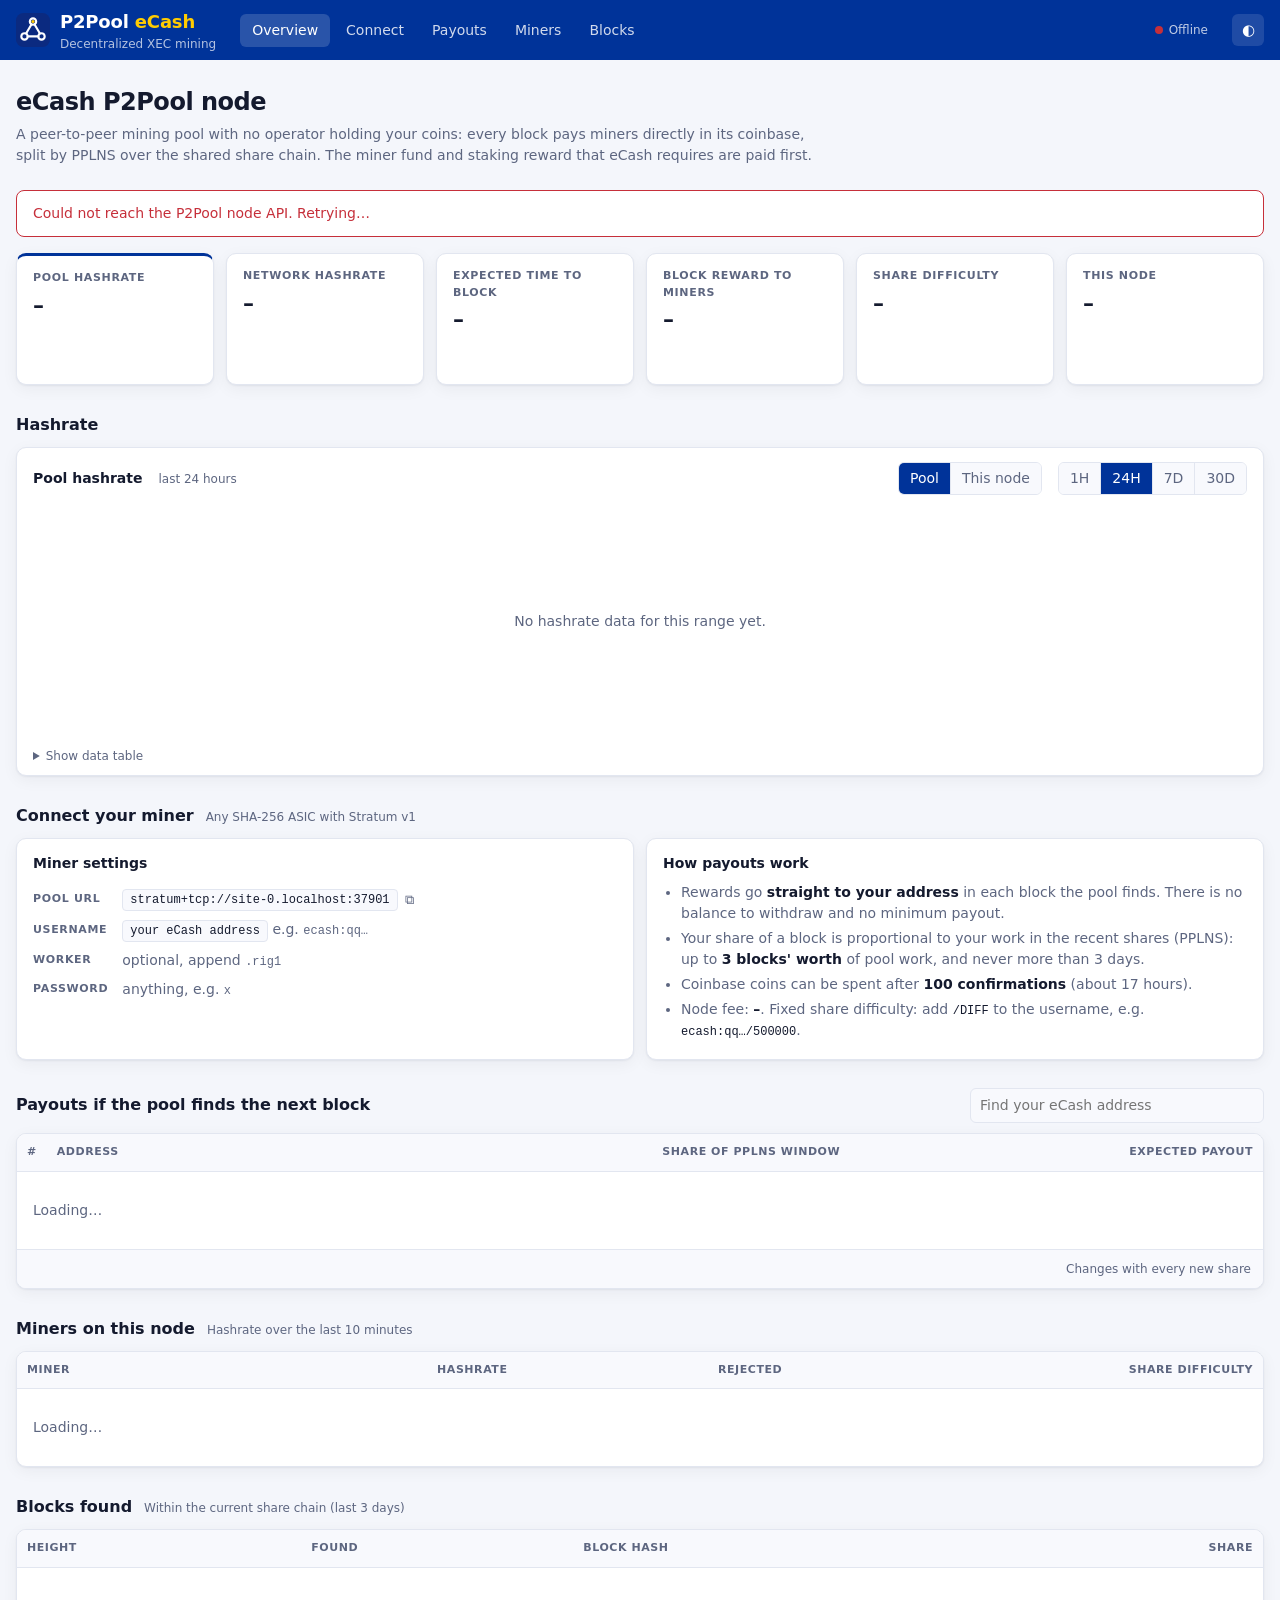
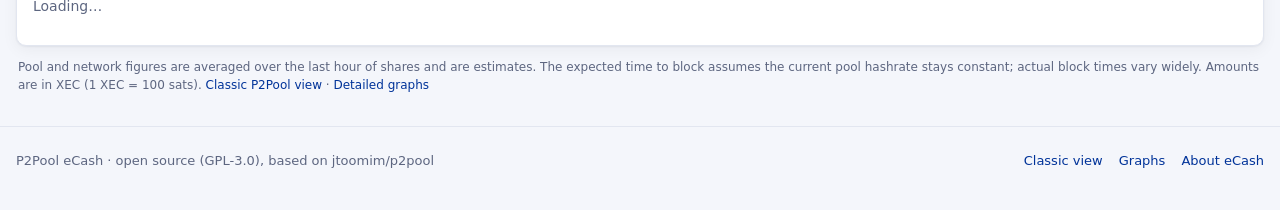
==== web-static/index.html @ a5470f7a "P2Pool for eCash (XEC) 0.1.0" ====
<!doctype html>
<html lang="en">
<head>
  <meta charset="utf-8">
  <meta name="viewport" content="width=device-width, initial-scale=1">
  <title>P2Pool eCash</title>
  <meta name="description" content="Decentralized eCash (XEC) mining: live pool hashrate, PPLNS payouts, miners and blocks of this P2Pool node.">
  <link rel="icon" href="favicon.svg" type="image/svg+xml">
  <meta name="theme-color" content="#003399">
  <link rel="stylesheet" href="assets/style.css">
  <script src="assets/theme.js"></script>
</head>
<body>
  <header class="site-header">
    <div class="wrap">
      <a class="brand" href="./"><img src="favicon.svg" width="34" height="34" alt=""><span>P2Pool<span class="tld"> eCash</span><small>Decentralized XEC mining</small></span></a>
      <nav class="nav">
        <a href="#overview" aria-current="page">Overview</a>
        <a href="#connect">Connect</a>
        <a href="#payouts">Payouts</a>
        <a href="#miners">Miners</a>
        <a href="#blocks">Blocks</a>
      </nav>
      <div class="header-meta">
        <span class="status"><span class="dot" id="node-dot"></span><span id="node-status">Connecting…</span></span>
        <span class="upd" id="updated"></span>
        <button class="theme-btn" id="theme-btn" title="Toggle dark mode" aria-label="Toggle dark mode">◐</button>
      </div>
    </div>
  </header>

  <main class="wrap">
    <section class="intro" id="overview">
      <h1>eCash P2Pool node</h1>
      <p>A peer-to-peer mining pool with no operator holding your coins: every block pays miners directly in its coinbase, split by PPLNS over the shared share chain. The miner fund and staking reward that eCash requires are paid first.</p>
    </section>

    <div id="alerts"></div>

    <div class="stats" id="stats">
      <div class="stat hero"><div class="lbl">Pool hashrate</div><div class="val" id="s-pool">–</div><span class="sub" id="s-pool-sub">&nbsp;</span></div>
      <div class="stat"><div class="lbl">Network hashrate</div><div class="val" id="s-net">–</div><span class="sub" id="s-net-sub">&nbsp;</span></div>
      <div class="stat"><div class="lbl">Expected time to block</div><div class="val" id="s-ttb">–</div><span class="sub" id="s-ttb-sub">&nbsp;</span></div>
      <div class="stat"><div class="lbl">Block reward to miners</div><div class="val" id="s-reward">–</div><span class="sub" id="s-reward-sub">&nbsp;</span><div class="split" id="s-split" hidden><i class="miners"></i><i class="other"></i></div></div>
      <div class="stat"><div class="lbl">Share difficulty</div><div class="val" id="s-sdiff">–</div><span class="sub" id="s-sdiff-sub">&nbsp;</span></div>
      <div class="stat"><div class="lbl">This node</div><div class="val" id="s-node">–</div><span class="sub" id="s-node-sub">&nbsp;</span></div>
    </div>

    <div class="section-head"><h2>Hashrate</h2></div>
    <div class="card chart-card">
      <div class="chart-head">
        <h3 id="chart-title">Pool hashrate</h3>
        <span class="sub" id="chart-sub"></span>
        <span class="spacer"></span>
        <div class="seg" id="chart-source" role="group" aria-label="Data source">
          <button type="button" data-v="pool" aria-pressed="true">Pool</button>
          <button type="button" data-v="local" aria-pressed="false">This node</button>
        </div>
        <div class="seg" id="chart-range" role="group" aria-label="Time range">
          <button type="button" data-v="last_hour" aria-pressed="false">1H</button>
          <button type="button" data-v="last_day" aria-pressed="true">24H</button>
          <button type="button" data-v="last_week" aria-pressed="false">7D</button>
          <button type="button" data-v="last_month" aria-pressed="false">30D</button>
        </div>
      </div>
      <div class="chart" id="chart" role="img" aria-label="Hashrate over time"></div>
      <details class="data"><summary>Show data table</summary><div class="table-scroll"><table><thead><tr><th>Time</th><th>Hashrate</th></tr></thead><tbody id="chart-table"></tbody></table></div></details>
    </div>

    <section id="connect">
      <div class="section-head"><h2>Connect your miner</h2><span class="sub">Any SHA-256 ASIC with Stratum v1</span></div>
      <div class="connect">
        <div class="card">
          <h3>Miner settings</h3>
          <dl class="kv">
            <dt>Pool URL</dt>
            <dd><span class="stratum"><code id="c-url">stratum+tcp://…</code><button class="copy" data-copy="c-url" title="Copy" aria-label="Copy pool URL">⧉</button></span></dd>
            <dt>Username</dt>
            <dd><span class="stratum"><code>your eCash address</code></span> <span class="muted">e.g. <code class="addr">ecash:qq…</code></span></dd>
            <dt>Worker</dt>
            <dd class="muted">optional, append <code class="addr">.rig1</code></dd>
            <dt>Password</dt>
            <dd class="muted">anything, e.g. <code class="addr">x</code></dd>
          </dl>
        </div>
        <div class="card">
          <h3>How payouts work</h3>
          <ul>
            <li>Rewards go <b>straight to your address</b> in each block the pool finds. There is no balance to withdraw and no minimum payout.</li>
            <li>Your share of a block is proportional to your work in the recent shares (PPLNS): up to <b>3 blocks' worth</b> of pool work, and never more than 3 days.</li>
            <li>Coinbase coins can be spent after <b>100 confirmations</b> (about 17 hours).</li>
            <li>Node fee: <b id="c-fee">–</b>. Fixed share difficulty: add <code>/DIFF</code> to the username, e.g. <code>ecash:qq…/500000</code>.</li>
          </ul>
        </div>
      </div>
    </section>

    <section id="payouts">
      <div class="section-head">
        <h2>Payouts if the pool finds the next block</h2>
        <span class="sub" id="p-sub"></span>
        <span class="spacer"></span>
        <input type="search" id="p-search" placeholder="Find your eCash address" aria-label="Find your eCash address" size="34">
      </div>
      <div class="table-card">
        <div class="table-scroll">
          <table>
            <thead><tr><th class="rank">#</th><th class="l">Address</th><th>Share<span class="hide-sm"> of PPLNS window</span></th><th><span class="hide-sm">Expected </span>Payout</th></tr></thead>
            <tbody id="p-body"><tr><td colspan="4" class="loading">Loading…</td></tr></tbody>
          </table>
        </div>
        <div class="table-foot"><span id="p-foot"></span><span>Changes with every new share</span></div>
      </div>
    </section>

    <section id="miners">
      <div class="section-head"><h2>Miners on this node</h2><span class="sub">Hashrate over the last 10 minutes</span></div>
      <div class="table-card">
        <div class="table-scroll">
          <table>
            <thead><tr><th class="l">Miner</th><th>Hashrate</th><th>Rejected</th><th class="hide-sm">Share difficulty</th></tr></thead>
            <tbody id="m-body"><tr><td colspan="4" class="loading">Loading…</td></tr></tbody>
          </table>
        </div>
      </div>
    </section>

    <section id="blocks">
      <div class="section-head"><h2>Blocks found</h2><span class="sub">Within the current share chain (last 3 days)</span></div>
      <div class="table-card">
        <div class="table-scroll">
          <table>
            <thead><tr><th class="l">Height</th><th class="l">Found</th><th class="l">Block hash</th><th class="hide-sm">Share</th></tr></thead>
            <tbody id="b-body"><tr><td colspan="4" class="loading">Loading…</td></tr></tbody>
          </table>
        </div>
      </div>
    </section>

    <p class="note">
      Pool and network figures are averaged over the last hour of shares and are estimates. The expected time to block assumes the current pool hashrate stays constant; actual block times vary widely.
      Amounts are in XEC (1 XEC = 100 sats). <a href="classic.html">Classic P2Pool view</a> · <a href="graphs.html">Detailed graphs</a>
    </p>
  </main>

  <footer class="site-footer">
    <div class="wrap">
      <span>P2Pool eCash <span id="version"></span> · open source (GPL-3.0), based on jtoomim/p2pool</span>
      <nav><a href="classic.html">Classic view</a><a href="graphs.html">Graphs</a><a href="https://e.cash/" rel="noopener">About eCash</a></nav>
    </div>
  </footer>

  <script src="assets/app.js"></script>
</body>
</html>
---- web-static/assets/style.css ----
/* P2Pool eCash web UI. No external fonts or requests. */

:root {
  --bg: #f4f6fb;
  --surface: #ffffff;
  --surface-2: #f8f9fd;
  --border: #e2e6f0;
  --text: #141a2e;
  --muted: #5d6680;
  --accent: #003399;
  --accent-soft: #e6ecfa;
  --star: #ffcc00;
  --pos: #0f8a4a;
  --neg: #c62f3a;
  --warn: #b7791f;
  --row-hover: #f1f4fc;
  --grid: #eceff6;
  --shadow: 0 1px 2px rgba(20, 26, 46, 0.06), 0 4px 16px rgba(20, 26, 46, 0.05);
  --radius: 10px;
  --mono: ui-monospace, 'SF Mono', 'Cascadia Mono', 'Roboto Mono', Menlo, Consolas, monospace;
  color-scheme: light;
}

@media (prefers-color-scheme: dark) {
  :root:not([data-theme='light']) {
    --bg: #0b1020;
    --surface: #121a30;
    --surface-2: #0f1628;
    --border: #243052;
    --text: #e6eaf5;
    --muted: #93a0c0;
    --accent: #6f95ff;
    --accent-soft: #1a2750;
    --pos: #37c47c;
    --neg: #ff6b76;
    --warn: #e8b04b;
    --row-hover: #17213d;
    --grid: #1c2644;
    --shadow: none;
    color-scheme: dark;
  }
}
:root[data-theme='dark'] {
  --bg: #0b1020;
  --surface: #121a30;
  --surface-2: #0f1628;
  --border: #243052;
  --text: #e6eaf5;
  --muted: #93a0c0;
  --accent: #6f95ff;
  --accent-soft: #1a2750;
  --pos: #37c47c;
  --neg: #ff6b76;
  --warn: #e8b04b;
  --row-hover: #17213d;
  --grid: #1c2644;
  --shadow: none;
  color-scheme: dark;
}

* { box-sizing: border-box; }
html { -webkit-text-size-adjust: 100%; scroll-behavior: smooth; }
body {
  margin: 0;
  background: var(--bg);
  color: var(--text);
  font: 14px/1.5 system-ui, -apple-system, 'Segoe UI', Roboto, 'Helvetica Neue', Arial, sans-serif;
}
a { color: var(--accent); text-decoration: none; }
a:hover { text-decoration: underline; }
.wrap { max-width: 1320px; margin: 0 auto; padding: 0 16px; }
section[id] { scroll-margin-top: 16px; }

/* Header */
.site-header { background: #003399; color: #fff; }
.site-header .wrap { display: flex; align-items: center; gap: 24px; min-height: 60px; flex-wrap: wrap; }
.brand { display: flex; align-items: center; gap: 10px; color: #fff; font-weight: 700; font-size: 18px; letter-spacing: -0.01em; }
.brand:hover { text-decoration: none; }
.brand small { font-weight: 400; opacity: 0.7; font-size: 12px; display: block; letter-spacing: 0; }
.brand .tld { color: var(--star); }
.nav { display: flex; gap: 4px; flex: 1; flex-wrap: wrap; }
.nav a { color: rgba(255, 255, 255, 0.82); padding: 6px 12px; border-radius: 6px; font-weight: 500; }
.nav a:hover { background: rgba(255, 255, 255, 0.1); text-decoration: none; color: #fff; }
.nav a[aria-current='page'] { background: rgba(255, 255, 255, 0.16); color: #fff; }
.header-meta { display: flex; align-items: center; gap: 12px; font-size: 12px; color: rgba(255, 255, 255, 0.75); }
.theme-btn { background: rgba(255, 255, 255, 0.12); border: 0; color: #fff; width: 32px; height: 32px; border-radius: 6px; cursor: pointer; font-size: 15px; }
.theme-btn:hover { background: rgba(255, 255, 255, 0.2); }

/* Intro */
.intro { padding: 24px 0 8px; }
.intro h1 { font-size: 24px; margin: 0 0 4px; letter-spacing: -0.02em; }
.intro p { margin: 0; color: var(--muted); max-width: 820px; }

/* Section headings */
.section-head { display: flex; align-items: baseline; gap: 12px; flex-wrap: wrap; margin: 28px 0 10px; }
.section-head h2 { font-size: 16px; margin: 0; }
.section-head .sub { color: var(--muted); font-size: 12px; }
.section-head .spacer { flex: 1; }

/* Controls */
input[type='text'], input[type='search'], select {
  font: inherit; color: var(--text); background: var(--surface-2); border: 1px solid var(--border);
  border-radius: 6px; padding: 6px 9px; min-width: 0;
}
input:focus, select:focus, button:focus-visible { outline: 2px solid var(--accent); outline-offset: 1px; }
.seg { display: inline-flex; border: 1px solid var(--border); border-radius: 6px; overflow: hidden; }
.seg button { font: inherit; border: 0; background: var(--surface-2); color: var(--muted); padding: 5px 11px; cursor: pointer; }
.seg button + button { border-left: 1px solid var(--border); }
.seg button[aria-pressed='true'] { background: var(--accent); color: #fff; }
.btn {
  font: inherit; border: 1px solid var(--border); background: var(--surface-2); color: var(--text);
  padding: 6px 12px; border-radius: 6px; cursor: pointer; white-space: nowrap;
}
.btn:hover { border-color: var(--accent); }
.spacer { flex: 1; }

/* Stat tiles */
.stats { display: grid; grid-template-columns: repeat(auto-fill, minmax(180px, 1fr)); gap: 12px; margin: 16px 0 0; }
.stat {
  background: var(--surface); border: 1px solid var(--border); border-radius: var(--radius);
  padding: 14px 16px; box-shadow: var(--shadow); min-width: 0;
}
.stat .lbl { font-size: 11px; text-transform: uppercase; letter-spacing: 0.06em; color: var(--muted); font-weight: 600; }
.stat .val { font-size: 22px; font-weight: 600; letter-spacing: -0.01em; margin-top: 2px; overflow-wrap: anywhere; }
.stat .sub { display: block; color: var(--muted); font-size: 12px; margin-top: 2px; }
.stat.hero { border-top: 3px solid var(--accent); }

/* Reward split bar */
.split { display: flex; height: 6px; border-radius: 3px; overflow: hidden; margin-top: 8px; gap: 2px; background: var(--surface); }
.split i { display: block; height: 100%; }
.split .miners { background: var(--accent); }
.split .other { background: var(--border); }

/* Cards and tables */
.card { background: var(--surface); border: 1px solid var(--border); border-radius: var(--radius); box-shadow: var(--shadow); }
.table-card { background: var(--surface); border: 1px solid var(--border); border-radius: var(--radius); box-shadow: var(--shadow); overflow: hidden; }
.table-scroll { overflow-x: auto; }
table { border-collapse: collapse; width: 100%; font-variant-numeric: tabular-nums; }
th, td { padding: 10px 10px; text-align: right; white-space: nowrap; border-bottom: 1px solid var(--border); }
th:first-child, td:first-child { text-align: left; }
th.l, td.l { text-align: left; }
thead th {
  font-size: 11px; text-transform: uppercase; letter-spacing: 0.05em; color: var(--muted); font-weight: 600;
  background: var(--surface-2); user-select: none;
}
tbody tr:hover { background: var(--row-hover); }
tbody tr.mine { background: var(--accent-soft); }
tbody tr:last-child td { border-bottom: 0; }
.rank { color: var(--muted); width: 28px; }
.addr { font: 12px var(--mono); }
.a-short { display: none; }
.pill { display: inline-block; font-size: 12px; padding: 2px 8px; border-radius: 99px; background: var(--accent-soft); color: var(--accent); font-weight: 500; }
.muted { color: var(--muted); }
.pos { color: var(--pos); }
.neg { color: var(--neg); }
.num-strong { font-weight: 600; }
.share-bar { display: inline-block; width: 44px; height: 4px; background: var(--border); border-radius: 2px; vertical-align: middle; margin-left: 8px; overflow: hidden; }
.share-bar i { display: block; height: 100%; background: var(--accent); }
.empty, .loading { padding: 28px 16px; text-align: center; color: var(--muted); }
.table-foot { display: flex; justify-content: space-between; gap: 12px; flex-wrap: wrap; padding: 10px 12px; color: var(--muted); font-size: 12px; border-top: 1px solid var(--border); background: var(--surface-2); }

/* Status dot */
.status { display: inline-flex; align-items: center; gap: 6px; font-size: 12px; }
.dot { width: 8px; height: 8px; border-radius: 50%; background: var(--muted); flex: none; }
.dot.online { background: var(--pos); box-shadow: 0 0 0 3px color-mix(in srgb, var(--pos) 20%, transparent); }
.dot.degraded { background: var(--warn); }
.dot.offline { background: var(--neg); }

/* Connect */
.connect { display: grid; grid-template-columns: repeat(auto-fit, minmax(300px, 1fr)); gap: 12px; }
.connect .card { padding: 14px 16px; }
.connect h3 { margin: 0 0 8px; font-size: 14px; }
.kv { display: grid; grid-template-columns: max-content 1fr; gap: 8px 14px; align-items: center; }
.kv dt { font-size: 11px; text-transform: uppercase; letter-spacing: 0.06em; color: var(--muted); font-weight: 600; }
.kv dd { margin: 0; min-width: 0; }
.stratum { display: inline-flex; align-items: center; gap: 2px; max-width: 100%; }
.stratum code { font: 12px var(--mono); background: var(--surface-2); border: 1px solid var(--border); padding: 3px 7px; border-radius: 4px; overflow-wrap: anywhere; }
.copy { border: 0; background: none; color: var(--muted); cursor: pointer; padding: 2px 5px; border-radius: 4px; font-size: 13px; }
.copy:hover { color: var(--accent); background: var(--accent-soft); }
.copy.done { color: var(--pos); }
.connect ol, .connect ul { margin: 0; padding-left: 18px; color: var(--muted); }
.connect li { margin: 4px 0; }
.connect li b, .connect li code { color: var(--text); }
.connect li code { font: 12px var(--mono); }

/* Chart */
.chart-card { padding: 14px 16px 10px; }
.chart-head { display: flex; flex-wrap: wrap; gap: 10px 16px; align-items: center; margin-bottom: 6px; }
.chart-head h3 { margin: 0; font-size: 14px; }
.chart-head .sub { color: var(--muted); font-size: 12px; }
.chart { position: relative; height: 240px; }
.chart svg { display: block; width: 100%; height: 100%; overflow: visible; }
.chart .axis text { fill: var(--muted); font-size: 11px; font-variant-numeric: tabular-nums; }
.chart .gridline { stroke: var(--grid); stroke-width: 1; }
.chart .baseline { stroke: var(--border); stroke-width: 1; }
.chart .line { fill: none; stroke: var(--accent); stroke-width: 2; stroke-linejoin: round; stroke-linecap: round; }
.chart .area { fill: var(--accent); opacity: 0.1; }
.chart .end-dot { fill: var(--accent); stroke: var(--surface); stroke-width: 2; }
.chart .end-label { fill: var(--text); font-size: 12px; font-weight: 600; }
.chart .crosshair { stroke: var(--muted); stroke-width: 1; }
.chart .hover-dot { fill: var(--accent); stroke: var(--surface); stroke-width: 2; }
.chart .msg { position: absolute; inset: 0; display: flex; align-items: center; justify-content: center; color: var(--muted); }
.tooltip {
  position: absolute; pointer-events: none; background: var(--surface); border: 1px solid var(--border);
  border-radius: 6px; padding: 6px 9px; font-size: 12px; box-shadow: var(--shadow); white-space: nowrap;
  transform: translate(-50%, calc(-100% - 10px)); z-index: 2;
}
.tooltip .t { color: var(--muted); }
.tooltip .v { display: flex; align-items: center; gap: 6px; font-weight: 600; font-variant-numeric: tabular-nums; }
.tooltip .key { width: 12px; height: 2px; border-radius: 1px; background: var(--accent); }
details.data { margin-top: 6px; font-size: 12px; }
details.data summary { cursor: pointer; color: var(--muted); }
details.data .table-scroll { max-height: 260px; overflow-y: auto; margin-top: 6px; border: 1px solid var(--border); border-radius: 6px; }
details.data th, details.data td { padding: 5px 8px; }

/* Notes / footer */
.note { color: var(--muted); font-size: 12px; margin: 12px 2px 32px; }
.site-footer { border-top: 1px solid var(--border); padding: 24px 0 40px; color: var(--muted); font-size: 13px; }
.site-footer .wrap { display: flex; flex-wrap: wrap; gap: 12px 28px; justify-content: space-between; }
.site-footer nav { display: flex; gap: 16px; flex-wrap: wrap; }
.error-box { padding: 12px 16px; border: 1px solid var(--neg); color: var(--neg); border-radius: 8px; margin: 16px 0 0; background: var(--surface); }
.warn-box { padding: 12px 16px; border: 1px solid var(--warn); color: var(--text); border-radius: 8px; margin: 16px 0 0; background: var(--surface); }
.warn-box b { color: var(--warn); }

@media (max-width: 1100px) {
  .hide-md { display: none; }
}

@media (max-width: 720px) {
  .site-header .wrap { gap: 8px 16px; padding-top: 8px; padding-bottom: 8px; }
  .header-meta { margin-left: auto; }
  .header-meta .upd { display: none; }
  .nav { order: 3; flex: 1 0 100%; flex-wrap: nowrap; overflow-x: auto; margin: 0 -8px; }
  .nav a { padding: 6px 10px; white-space: nowrap; }
  .a-full { display: none; }
  .a-short { display: inline; }
  .share-bar { display: none; }
  .intro h1 { font-size: 20px; }
  th, td { padding: 8px 8px; }
  .hide-sm { display: none; }
  .stats { grid-template-columns: repeat(2, minmax(0, 1fr)); gap: 8px; }
  .stat { padding: 12px; }
  .stat .val { font-size: 18px; }
  .chart { height: 200px; }
}
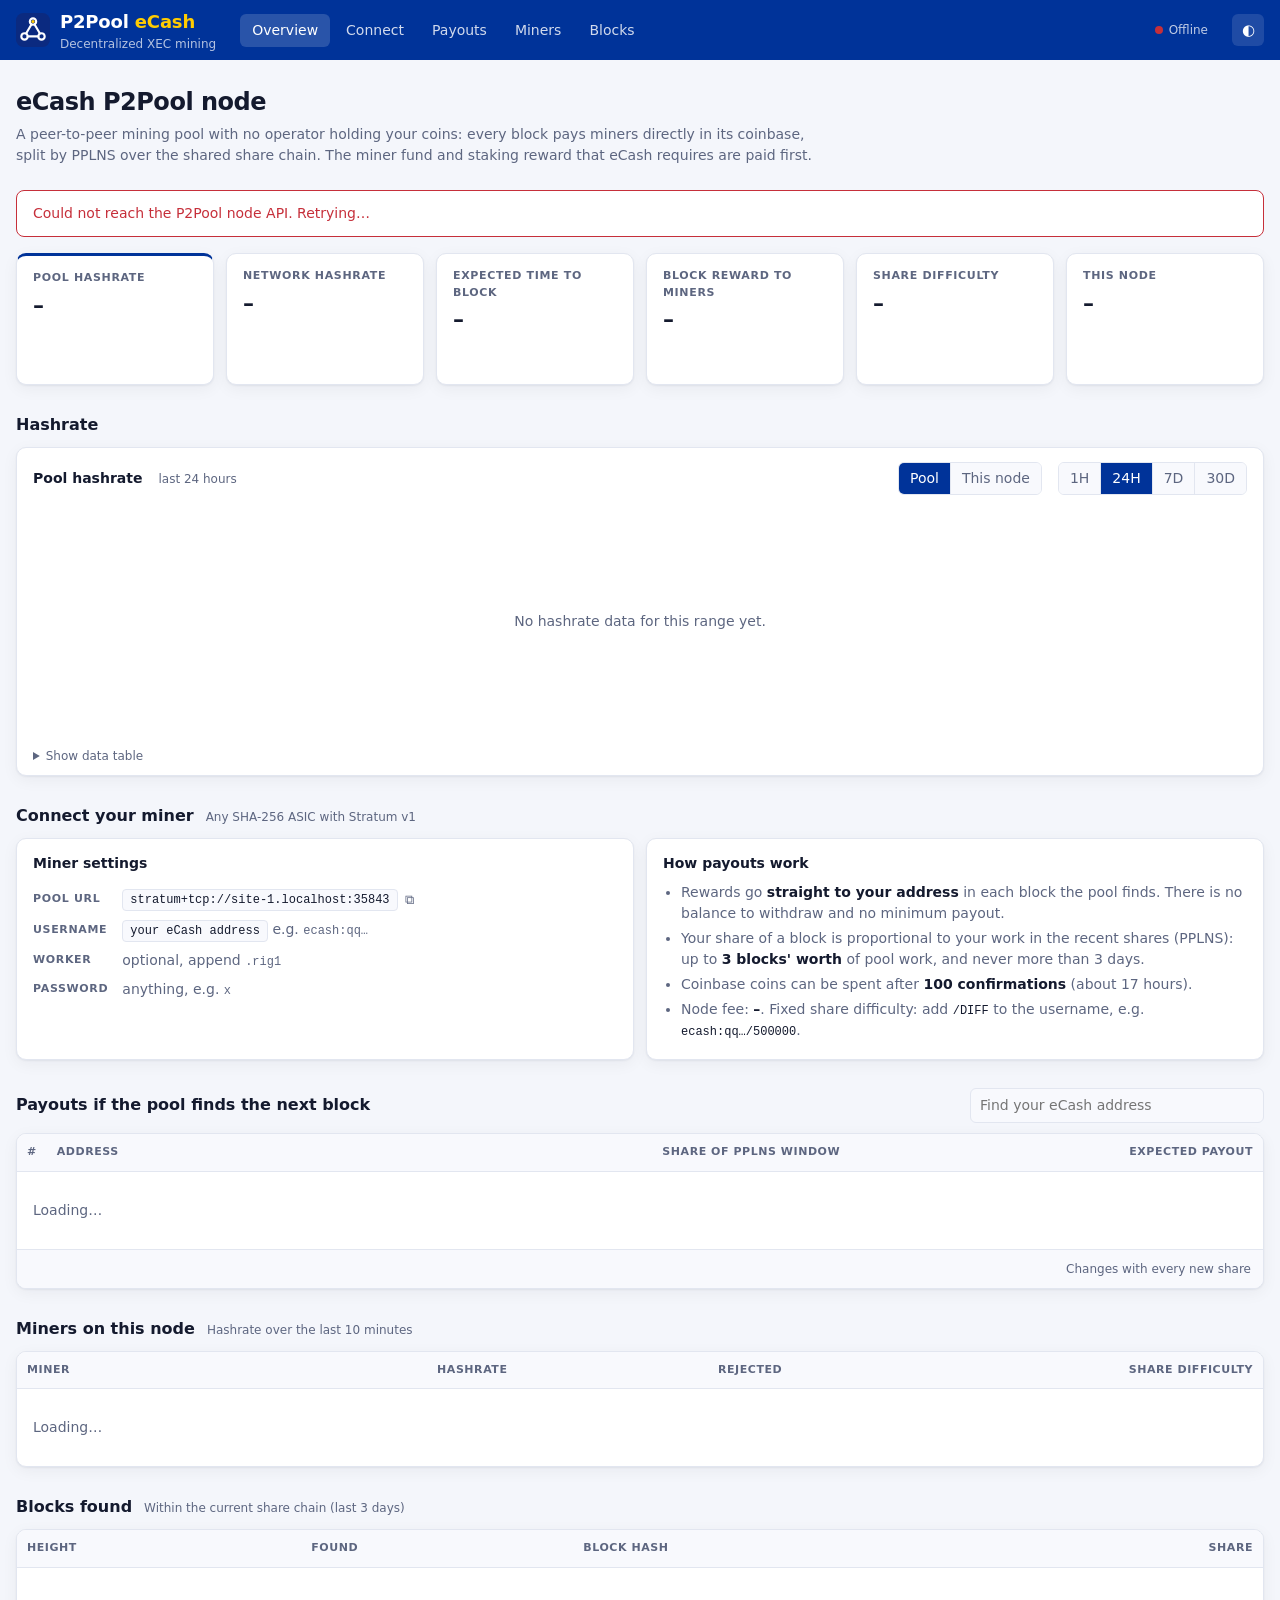
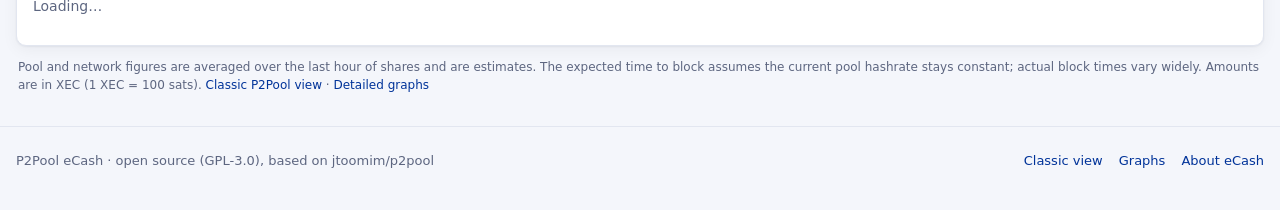
==== commit 038d5afb: "P2Pool for eCash (XEC) 0.1.1" ====
--- a/web-static/index.html
+++ b/web-static/index.html
@@ -150,6 +150,7 @@
     </div>
   </footer>
 
+  <script src="assets/common.js"></script>
   <script src="assets/app.js"></script>
 </body>
 </html>
--- a/web-static/assets/style.css
+++ b/web-static/assets/style.css
@@ -213,6 +213,45 @@
 details.data .table-scroll { max-height: 260px; overflow-y: auto; margin-top: 6px; border: 1px solid var(--border); border-radius: 6px; }
 details.data th, details.data td { padding: 5px 8px; }
 
+/* Download page */
+.dl-card { display: flex; flex-wrap: wrap; gap: 16px 28px; align-items: center; padding: 18px 20px; margin-top: 16px; border-top: 3px solid var(--accent); }
+.dl-main { display: flex; flex-direction: column; gap: 6px; }
+.btn-primary {
+  display: inline-flex; align-items: center; gap: 10px; font: inherit; font-weight: 600; font-size: 15px;
+  background: var(--accent); color: #fff !important; border: 0; border-radius: 8px; padding: 11px 18px; cursor: pointer;
+}
+.btn-primary:hover { text-decoration: none; filter: brightness(1.1); }
+.btn-primary .size { font-weight: 400; opacity: 0.8; font-size: 13px; }
+.dl-meta { color: var(--muted); font-size: 12px; }
+.dl-side { flex: 1; min-width: 260px; display: flex; flex-direction: column; gap: 6px; font-size: 13px; }
+.dl-side .lbl { font-size: 11px; text-transform: uppercase; letter-spacing: 0.06em; color: var(--muted); font-weight: 600; }
+.features { display: grid; grid-template-columns: repeat(auto-fit, minmax(240px, 1fr)); gap: 12px; }
+.feature { background: var(--surface); border: 1px solid var(--border); border-radius: var(--radius); padding: 14px 16px; box-shadow: var(--shadow); }
+.feature h3 { margin: 0 0 4px; font-size: 14px; }
+.feature p { margin: 0; color: var(--muted); font-size: 13px; }
+.steps { list-style: none; counter-reset: step; margin: 0; padding: 0; display: flex; flex-direction: column; gap: 12px; }
+.steps > li { counter-increment: step; position: relative; background: var(--surface); border: 1px solid var(--border); border-radius: var(--radius); padding: 14px 16px 14px 56px; box-shadow: var(--shadow); min-width: 0; }
+.steps > li::before {
+  content: counter(step); position: absolute; left: 16px; top: 14px; width: 26px; height: 26px; border-radius: 50%;
+  background: var(--accent-soft); color: var(--accent); font-weight: 700; display: flex; align-items: center; justify-content: center; font-size: 13px;
+}
+.steps h3 { margin: 2px 0 4px; font-size: 14px; }
+.steps p { margin: 0 0 8px; color: var(--muted); font-size: 13px; }
+.steps p:last-child { margin-bottom: 0; }
+.codeblock { position: relative; margin: 6px 0; }
+.codeblock pre {
+  margin: 0; font: 12px/1.6 var(--mono); background: var(--surface-2); border: 1px solid var(--border); border-radius: 6px;
+  padding: 10px 40px 10px 12px; overflow-x: auto; white-space: pre;
+}
+.codeblock .copy { position: absolute; top: 6px; right: 6px; background: var(--surface); }
+table.wrap td, table.wrap th { white-space: normal; min-width: 90px; }
+table.wrap td:first-child { min-width: 0; white-space: nowrap; }
+.btn-primary .size { white-space: nowrap; }
+code.inline { white-space: nowrap; font: 12px var(--mono); background: var(--surface-2); border: 1px solid var(--border); padding: 1px 5px; border-radius: 4px; }
+.cta { display: flex; flex-wrap: wrap; gap: 8px 16px; align-items: center; justify-content: space-between; padding: 14px 16px; margin-top: 12px; }
+.cta p { margin: 0; color: var(--muted); }
+.cta b { color: var(--text); }
+
 /* Notes / footer */
 .note { color: var(--muted); font-size: 12px; margin: 12px 2px 32px; }
 .site-footer { border-top: 1px solid var(--border); padding: 24px 0 40px; color: var(--muted); font-size: 13px; }
@@ -235,6 +274,8 @@
   .a-full { display: none; }
   .a-short { display: inline; }
   .share-bar { display: none; }
+  .btn-primary { width: 100%; justify-content: center; }
+  .dl-card { padding: 16px; }
   .intro h1 { font-size: 20px; }
   th, td { padding: 8px 8px; }
   .hide-sm { display: none; }
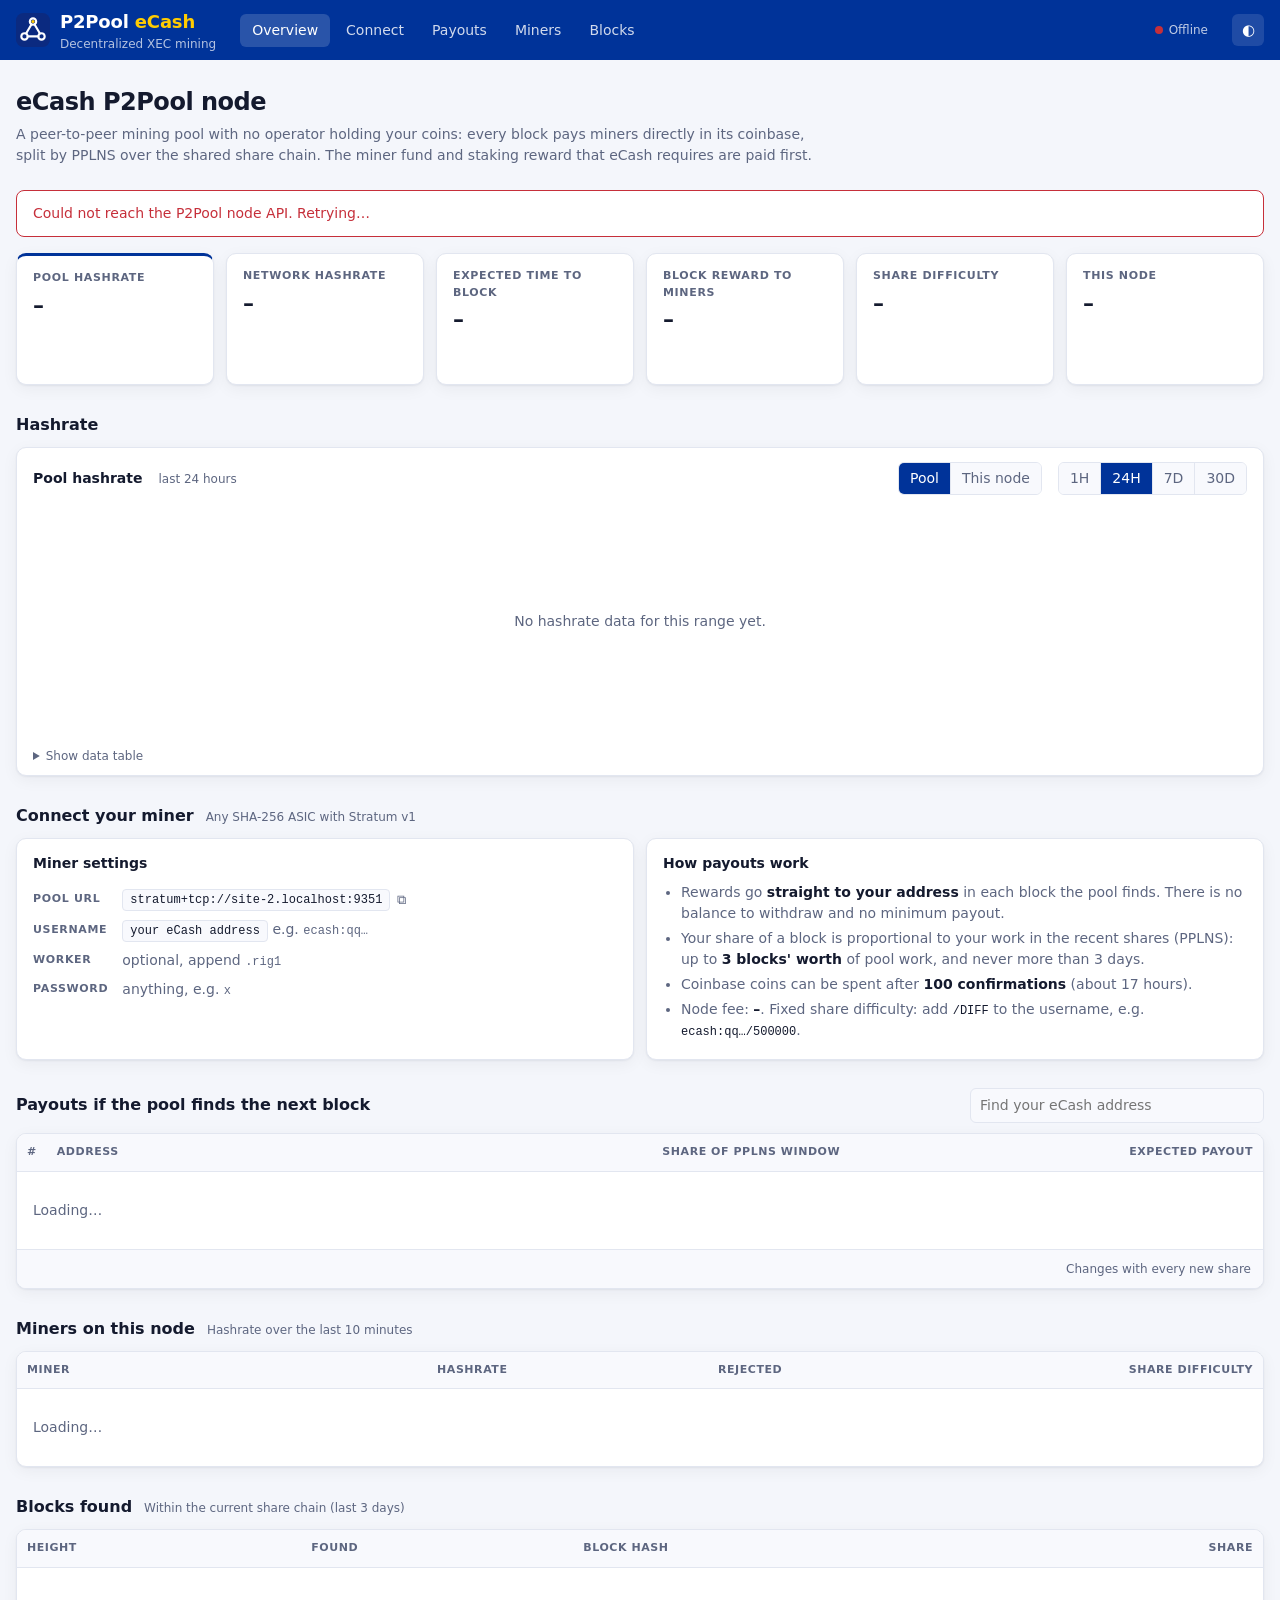
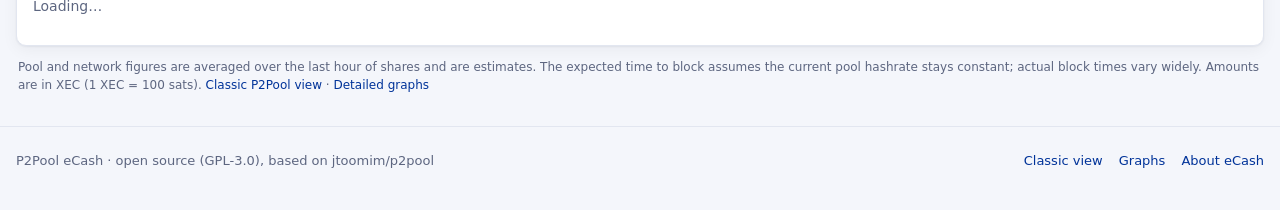
==== commit d7b6bd89: "P2Pool for eCash (XEC) 0.1.4" ====
--- a/web-static/index.html
+++ b/web-static/index.html
@@ -3,8 +3,8 @@
 <head>
   <meta charset="utf-8">
   <meta name="viewport" content="width=device-width, initial-scale=1">
-  <title>P2Pool eCash</title>
-  <meta name="description" content="Decentralized eCash (XEC) mining: live pool hashrate, PPLNS payouts, miners and blocks of this P2Pool node.">
+  <title>eCash (XEC) P2Pool – Decentralized XEC Mining Pool</title>
+  <meta name="description" content="Mine eCash (XEC) on a decentralized P2Pool: no registration, payouts directly in every block by PPLNS, eCash miner fund and staking rewards built in. Live hashrate, payouts and blocks.">
   <link rel="icon" href="favicon.svg" type="image/svg+xml">
   <meta name="theme-color" content="#003399">
   <link rel="stylesheet" href="assets/style.css">
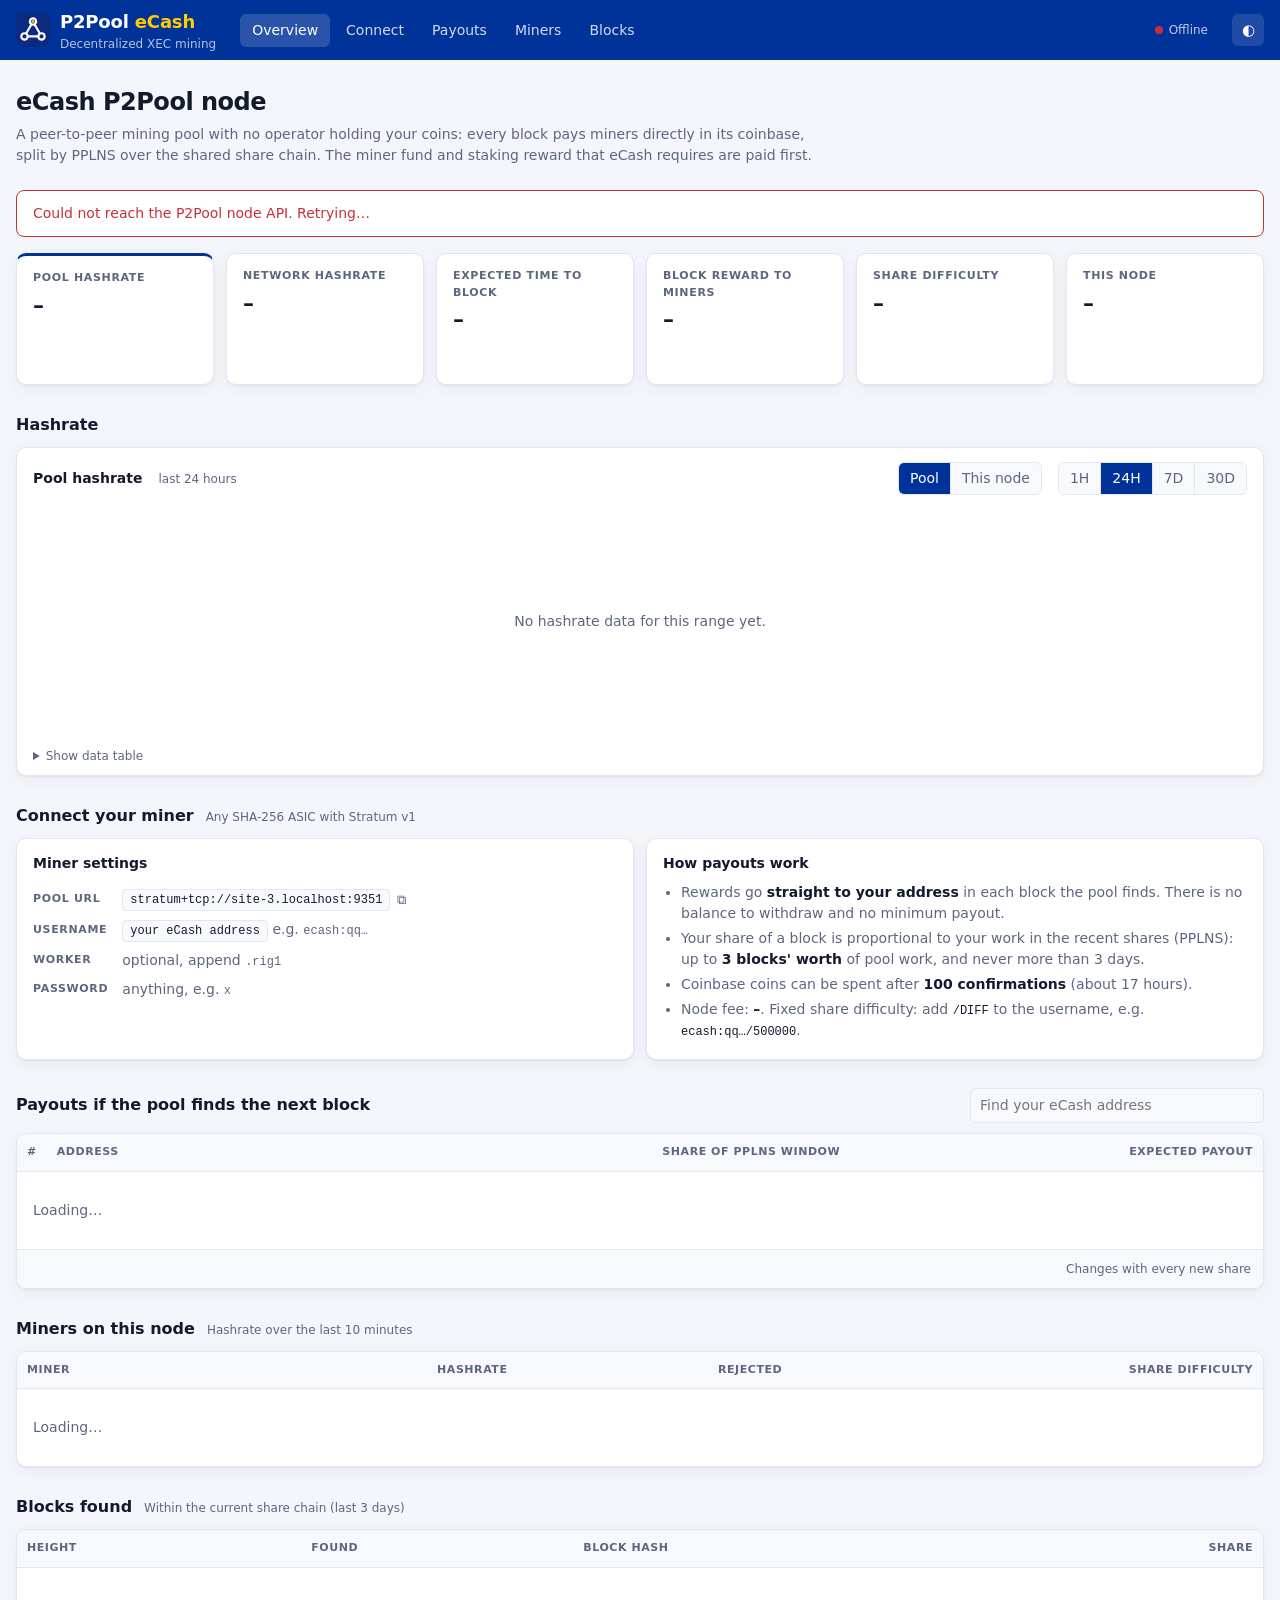
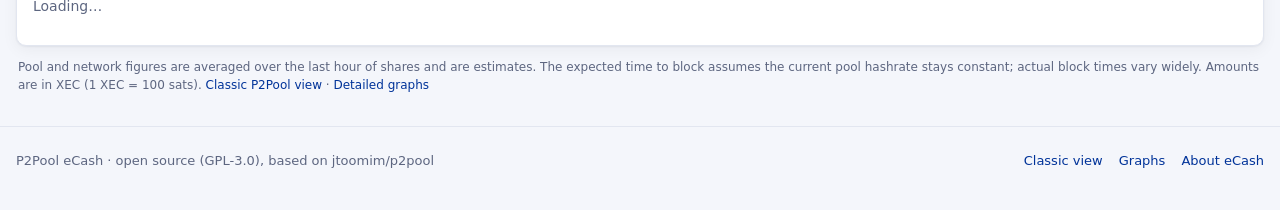
==== commit 68b922a2: "P2Pool for eCash (XEC) 0.1.5" ====
--- a/web-static/index.html
+++ b/web-static/index.html
@@ -151,6 +151,7 @@
   </footer>
 
   <script src="assets/common.js"></script>
+  <script src="assets/lib.js"></script>
   <script src="assets/app.js"></script>
 </body>
 </html>
--- a/web-static/assets/style.css
+++ b/web-static/assets/style.css
@@ -253,6 +253,13 @@
 .cta b { color: var(--text); }
 
 /* Notes / footer */
+/* Miner status page */
+.miner-find { display: flex; gap: 8px; margin: 10px 0 0; max-width: 620px; }
+.miner-find input { flex: 1; min-width: 0; font-family: var(--mono); font-size: 13px; }
+.miner-addr { display: flex; align-items: center; gap: 6px; flex-wrap: wrap; margin: 10px 0 0; }
+.miner-addr code { font: 13px var(--mono); color: var(--text); overflow-wrap: anywhere; }
+.miner-addr a { font-size: 13px; margin-left: 8px; }
+
 .note { color: var(--muted); font-size: 12px; margin: 12px 2px 32px; }
 .site-footer { border-top: 1px solid var(--border); padding: 24px 0 40px; color: var(--muted); font-size: 13px; }
 .site-footer .wrap { display: flex; flex-wrap: wrap; gap: 12px 28px; justify-content: space-between; }
